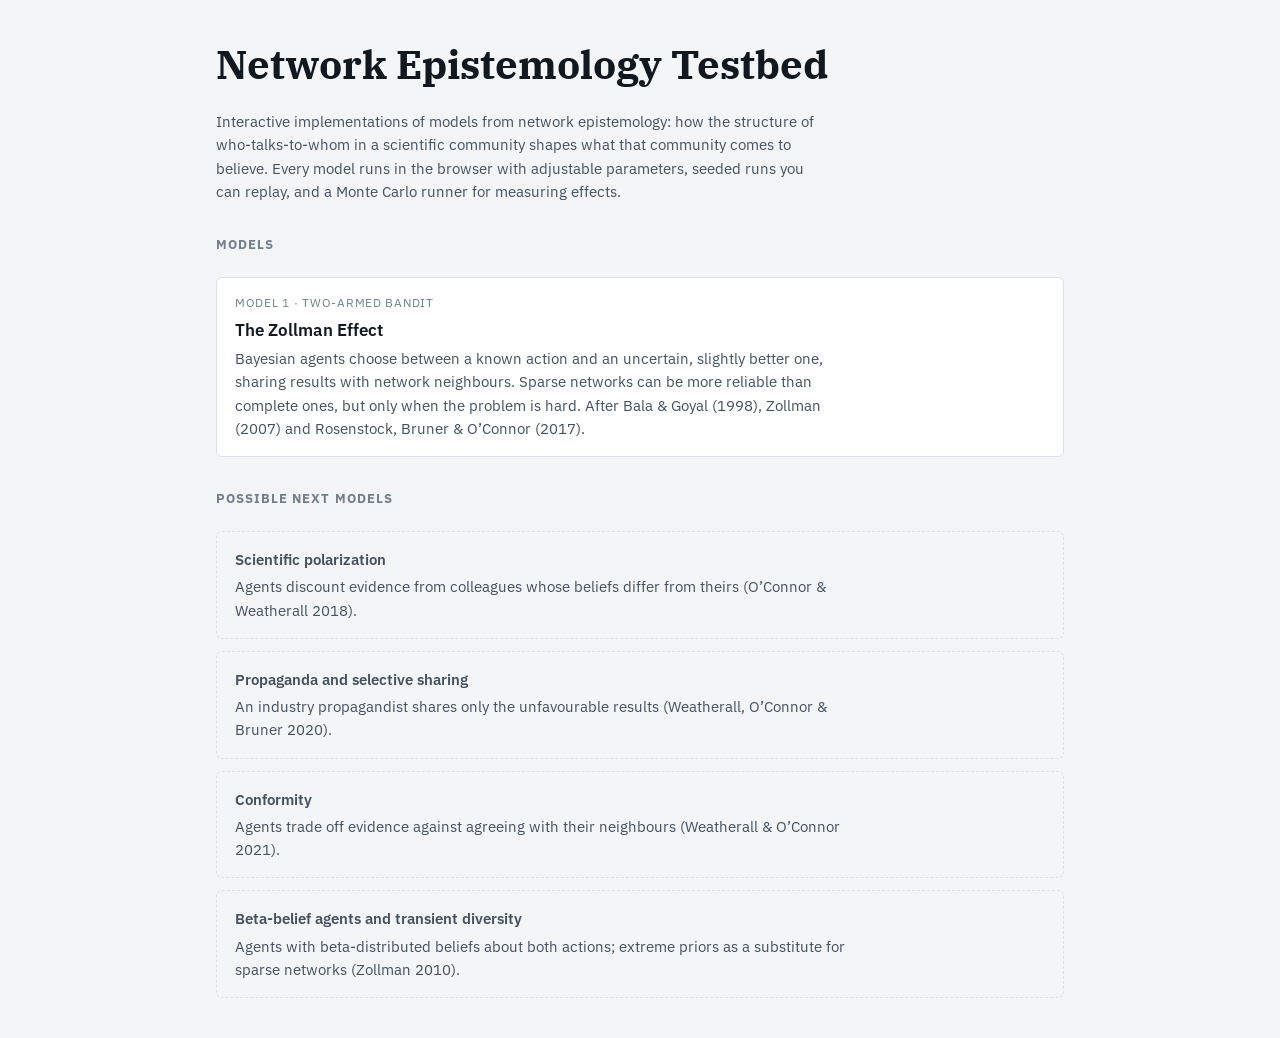
==== index.html @ 04211009 "Add Zollman effect model: interactive bandit simulation on networks - models/zollman.js: Bala-Goyal/" ====
<!doctype html>
<html lang="en">
<head>
<meta charset="utf-8">
<meta name="viewport" content="width=device-width, initial-scale=1, viewport-fit=cover">
<title>Network Epistemology Testbed</title>
<link rel="preconnect" href="https://fonts.googleapis.com">
<link rel="preconnect" href="https://fonts.gstatic.com" crossorigin>
<link rel="stylesheet" href="https://fonts.googleapis.com/css2?family=IBM+Plex+Sans:wght@400;500;600&family=IBM+Plex+Serif:wght@600&display=swap">
<style>
:root {
  --bg: #f3f5f7; --surface: #ffffff; --ink: #111820; --ink-2: #455060; --muted: #747f8e; --rule: #dce1e7; --accent: #0e6c64;
  --display: "IBM Plex Serif", Georgia, serif; --body: "IBM Plex Sans", system-ui, sans-serif;
}
@media (prefers-color-scheme: dark) {
  :root:not([data-theme="light"]) { --bg: #0d1115; --surface: #151a20; --ink: #e8ecf1; --ink-2: #b1bac6; --muted: #7d8796; --rule: #27303a; --accent: #45b8aa; color-scheme: dark; }
}
:root[data-theme="dark"] { --bg: #0d1115; --surface: #151a20; --ink: #e8ecf1; --ink-2: #b1bac6; --muted: #7d8796; --rule: #27303a; --accent: #45b8aa; color-scheme: dark; }
* { box-sizing: border-box; }
body { margin: 0; background: var(--bg); color: var(--ink); font: 15px/1.55 var(--body); }
.wrap { max-width: 880px; margin: 0 auto; padding-left: max(16px, env(safe-area-inset-left, 0px)); padding-right: max(16px, env(safe-area-inset-right, 0px)); padding-block: 40px; display: grid; gap: 22px; }
h1 { font-family: var(--display); font-size: clamp(28px, 4vw, 40px); margin: 0; line-height: 1.2; text-wrap: balance; }
p { margin: 0; color: var(--ink-2); max-width: 68ch; }
.models { display: grid; gap: 12px; list-style: none; padding: 0; margin: 0; }
.model { background: var(--surface); border: 1px solid var(--rule); border-radius: 6px; padding: 16px 18px; display: grid; gap: 4px; }
.model a { color: var(--ink); font-weight: 600; font-size: 17px; text-decoration: none; }
.model a:hover { color: var(--accent); }
.model .tag { font-size: 12px; letter-spacing: 0.06em; text-transform: uppercase; color: var(--muted); }
.model.planned { background: transparent; border-style: dashed; }
.model.planned .title { font-weight: 600; color: var(--ink-2); }
h2 { font-size: 13px; letter-spacing: 0.08em; text-transform: uppercase; color: var(--muted); margin: 10px 0 0; }
</style>
</head>
<body>
<div class="wrap">
  <h1>Network Epistemology Testbed</h1>
  <p>Interactive implementations of models from network epistemology: how the structure of who-talks-to-whom in a scientific community shapes what that community comes to believe. Every model runs in the browser with adjustable parameters, seeded runs you can replay, and a Monte Carlo runner for measuring effects.</p>

  <h2>Models</h2>
  <ul class="models">
    <li class="model">
      <span class="tag">Model 1 · Two-armed bandit</span>
      <a href="zollman.html">The Zollman Effect</a>
      <p>Bayesian agents choose between a known action and an uncertain, slightly better one, sharing results with network neighbours. Sparse networks can be more reliable than complete ones, but only when the problem is hard. After Bala &amp; Goyal (1998), Zollman (2007) and Rosenstock, Bruner &amp; O’Connor (2017).</p>
    </li>
  </ul>

  <h2>Possible next models</h2>
  <ul class="models">
    <li class="model planned"><span class="title">Scientific polarization</span><p>Agents discount evidence from colleagues whose beliefs differ from theirs (O’Connor &amp; Weatherall 2018).</p></li>
    <li class="model planned"><span class="title">Propaganda and selective sharing</span><p>An industry propagandist shares only the unfavourable results (Weatherall, O’Connor &amp; Bruner 2020).</p></li>
    <li class="model planned"><span class="title">Conformity</span><p>Agents trade off evidence against agreeing with their neighbours (Weatherall &amp; O’Connor 2021).</p></li>
    <li class="model planned"><span class="title">Beta-belief agents and transient diversity</span><p>Agents with beta-distributed beliefs about both actions; extreme priors as a substitute for sparse networks (Zollman 2010).</p></li>
  </ul>
</div>
</body>
</html>
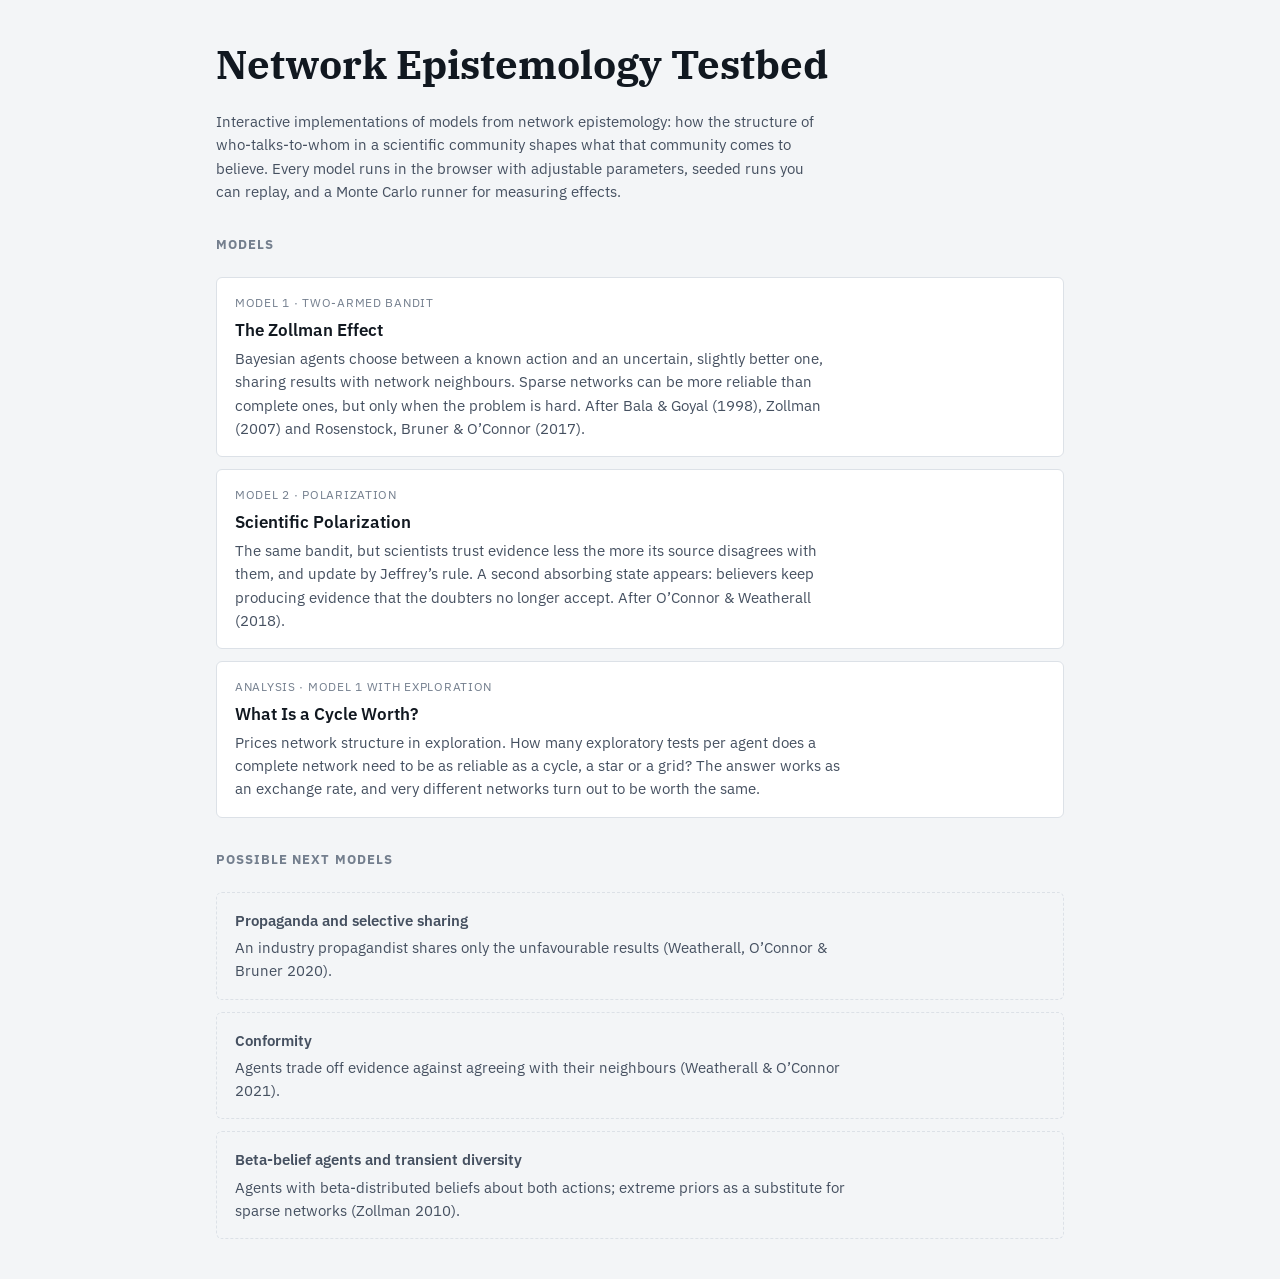
==== commit 644a6e2b: "Add polarization model and exploration exchange-rate analysis - models/polarization.js: O'Connor & W" ====
--- a/index.html
+++ b/index.html
@@ -43,11 +43,20 @@
       <a href="zollman.html">The Zollman Effect</a>
       <p>Bayesian agents choose between a known action and an uncertain, slightly better one, sharing results with network neighbours. Sparse networks can be more reliable than complete ones, but only when the problem is hard. After Bala &amp; Goyal (1998), Zollman (2007) and Rosenstock, Bruner &amp; O’Connor (2017).</p>
     </li>
+    <li class="model">
+      <span class="tag">Model 2 · Polarization</span>
+      <a href="polarization.html">Scientific Polarization</a>
+      <p>The same bandit, but scientists trust evidence less the more its source disagrees with them, and update by Jeffrey’s rule. A second absorbing state appears: believers keep producing evidence that the doubters no longer accept. After O’Connor &amp; Weatherall (2018).</p>
+    </li>
+    <li class="model">
+      <span class="tag">Analysis · Model 1 with exploration</span>
+      <a href="exchange.html">What Is a Cycle Worth?</a>
+      <p>Prices network structure in exploration. How many exploratory tests per agent does a complete network need to be as reliable as a cycle, a star or a grid? The answer works as an exchange rate, and very different networks turn out to be worth the same.</p>
+    </li>
   </ul>
 
   <h2>Possible next models</h2>
   <ul class="models">
-    <li class="model planned"><span class="title">Scientific polarization</span><p>Agents discount evidence from colleagues whose beliefs differ from theirs (O’Connor &amp; Weatherall 2018).</p></li>
     <li class="model planned"><span class="title">Propaganda and selective sharing</span><p>An industry propagandist shares only the unfavourable results (Weatherall, O’Connor &amp; Bruner 2020).</p></li>
     <li class="model planned"><span class="title">Conformity</span><p>Agents trade off evidence against agreeing with their neighbours (Weatherall &amp; O’Connor 2021).</p></li>
     <li class="model planned"><span class="title">Beta-belief agents and transient diversity</span><p>Agents with beta-distributed beliefs about both actions; extreme priors as a substitute for sparse networks (Zollman 2010).</p></li>
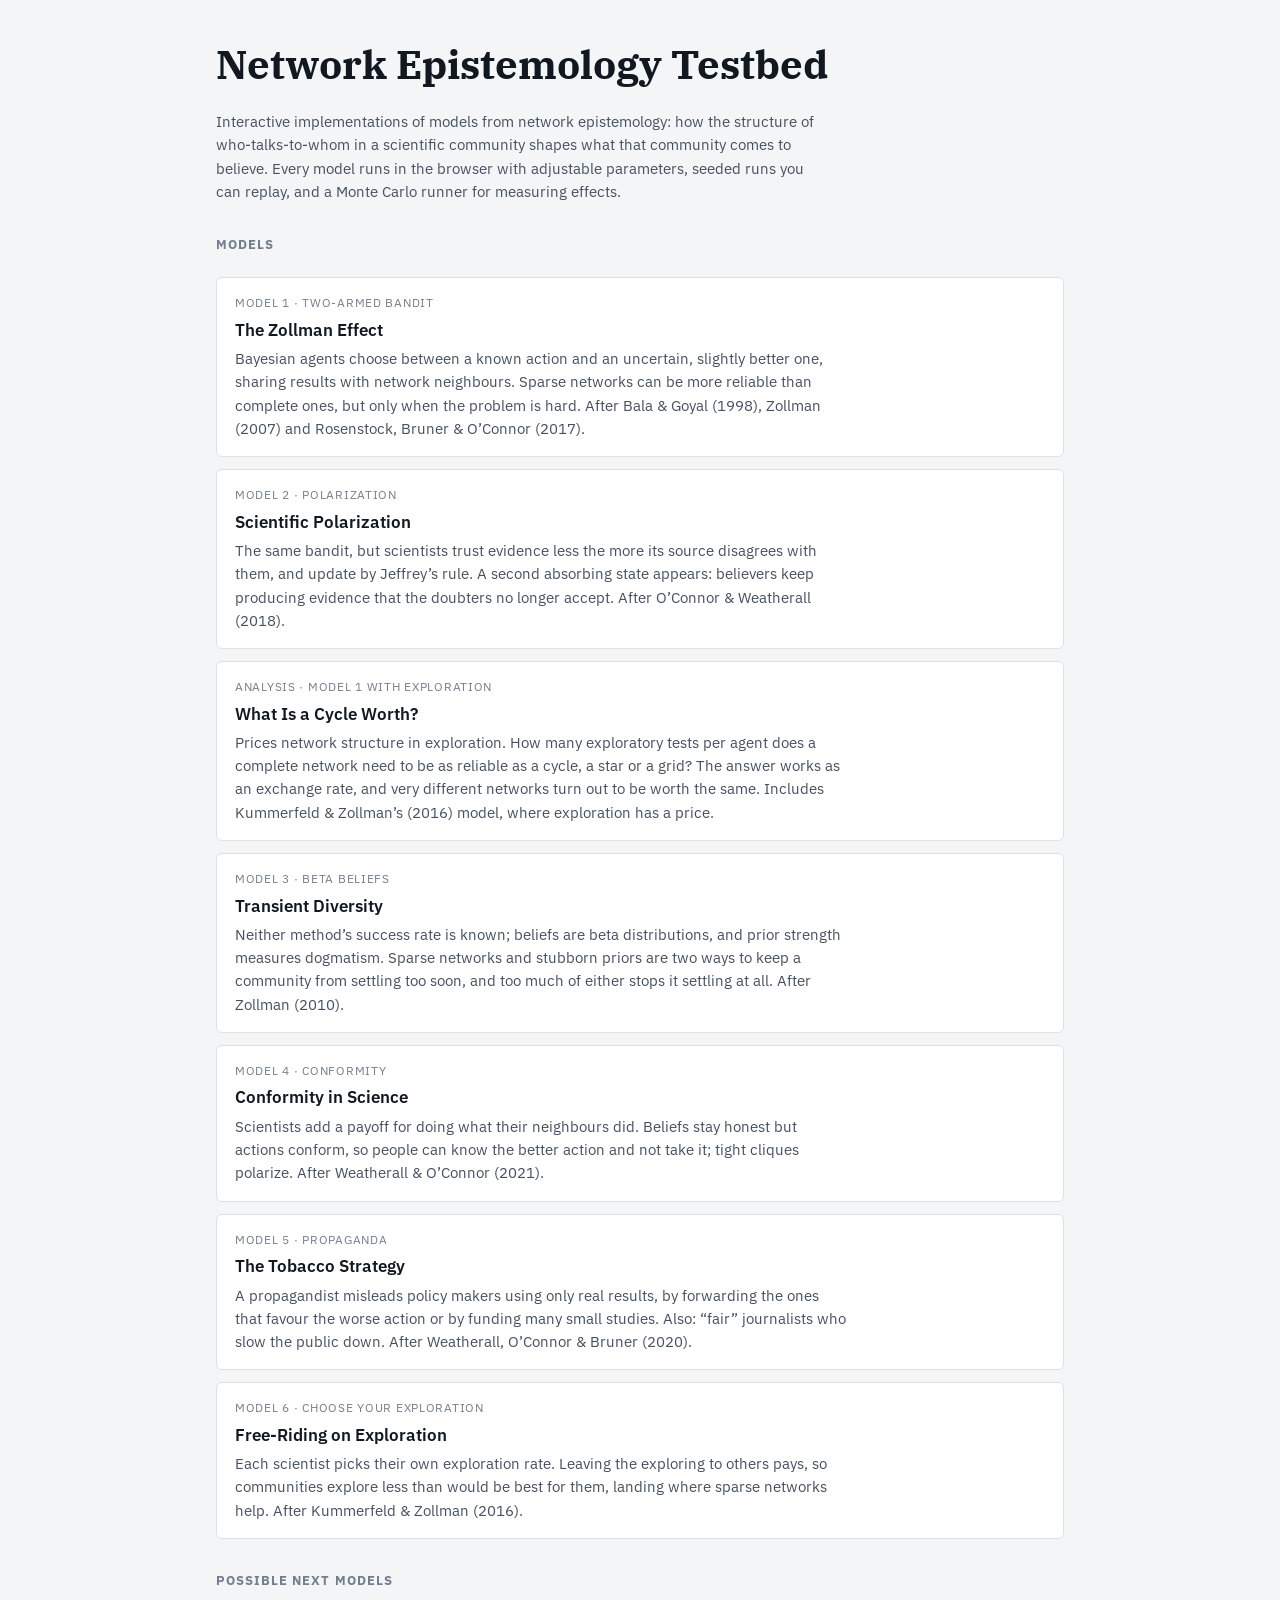
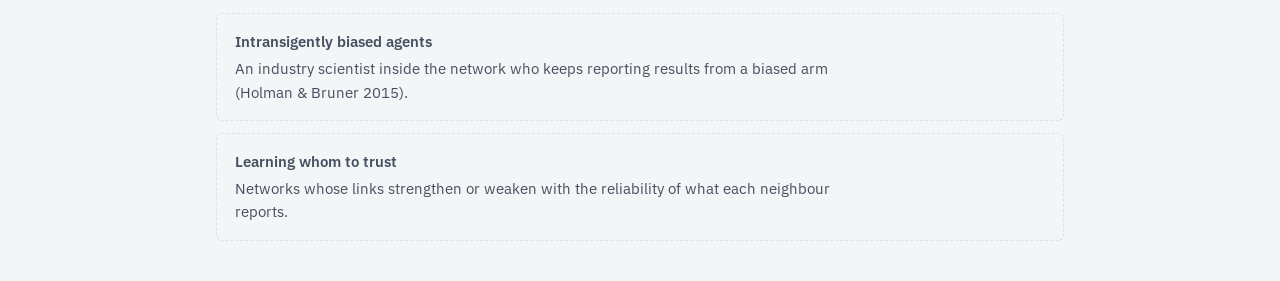
==== commit 8e5531f0: "Add four models: transient diversity, conformity, propaganda, free-riding - models/beta-bandit.js: b" ====
--- a/index.html
+++ b/index.html
@@ -51,15 +51,34 @@
     <li class="model">
       <span class="tag">Analysis · Model 1 with exploration</span>
       <a href="exchange.html">What Is a Cycle Worth?</a>
-      <p>Prices network structure in exploration. How many exploratory tests per agent does a complete network need to be as reliable as a cycle, a star or a grid? The answer works as an exchange rate, and very different networks turn out to be worth the same.</p>
+      <p>Prices network structure in exploration. How many exploratory tests per agent does a complete network need to be as reliable as a cycle, a star or a grid? The answer works as an exchange rate, and very different networks turn out to be worth the same. Includes Kummerfeld &amp; Zollman’s (2016) model, where exploration has a price.</p>
+    </li>
+    <li class="model">
+      <span class="tag">Model 3 · Beta beliefs</span>
+      <a href="diversity.html">Transient Diversity</a>
+      <p>Neither method’s success rate is known; beliefs are beta distributions, and prior strength measures dogmatism. Sparse networks and stubborn priors are two ways to keep a community from settling too soon, and too much of either stops it settling at all. After Zollman (2010).</p>
+    </li>
+    <li class="model">
+      <span class="tag">Model 4 · Conformity</span>
+      <a href="conformity.html">Conformity in Science</a>
+      <p>Scientists add a payoff for doing what their neighbours did. Beliefs stay honest but actions conform, so people can know the better action and not take it; tight cliques polarize. After Weatherall &amp; O’Connor (2021).</p>
+    </li>
+    <li class="model">
+      <span class="tag">Model 5 · Propaganda</span>
+      <a href="propaganda.html">The Tobacco Strategy</a>
+      <p>A propagandist misleads policy makers using only real results, by forwarding the ones that favour the worse action or by funding many small studies. Also: “fair” journalists who slow the public down. After Weatherall, O’Connor &amp; Bruner (2020).</p>
+    </li>
+    <li class="model">
+      <span class="tag">Model 6 · Choose your exploration</span>
+      <a href="freerider.html">Free-Riding on Exploration</a>
+      <p>Each scientist picks their own exploration rate. Leaving the exploring to others pays, so communities explore less than would be best for them, landing where sparse networks help. After Kummerfeld &amp; Zollman (2016).</p>
     </li>
   </ul>
 
   <h2>Possible next models</h2>
   <ul class="models">
-    <li class="model planned"><span class="title">Propaganda and selective sharing</span><p>An industry propagandist shares only the unfavourable results (Weatherall, O’Connor &amp; Bruner 2020).</p></li>
-    <li class="model planned"><span class="title">Conformity</span><p>Agents trade off evidence against agreeing with their neighbours (Weatherall &amp; O’Connor 2021).</p></li>
-    <li class="model planned"><span class="title">Beta-belief agents and transient diversity</span><p>Agents with beta-distributed beliefs about both actions; extreme priors as a substitute for sparse networks (Zollman 2010).</p></li>
+    <li class="model planned"><span class="title">Intransigently biased agents</span><p>An industry scientist inside the network who keeps reporting results from a biased arm (Holman &amp; Bruner 2015).</p></li>
+    <li class="model planned"><span class="title">Learning whom to trust</span><p>Networks whose links strengthen or weaken with the reliability of what each neighbour reports.</p></li>
   </ul>
 </div>
 </body>
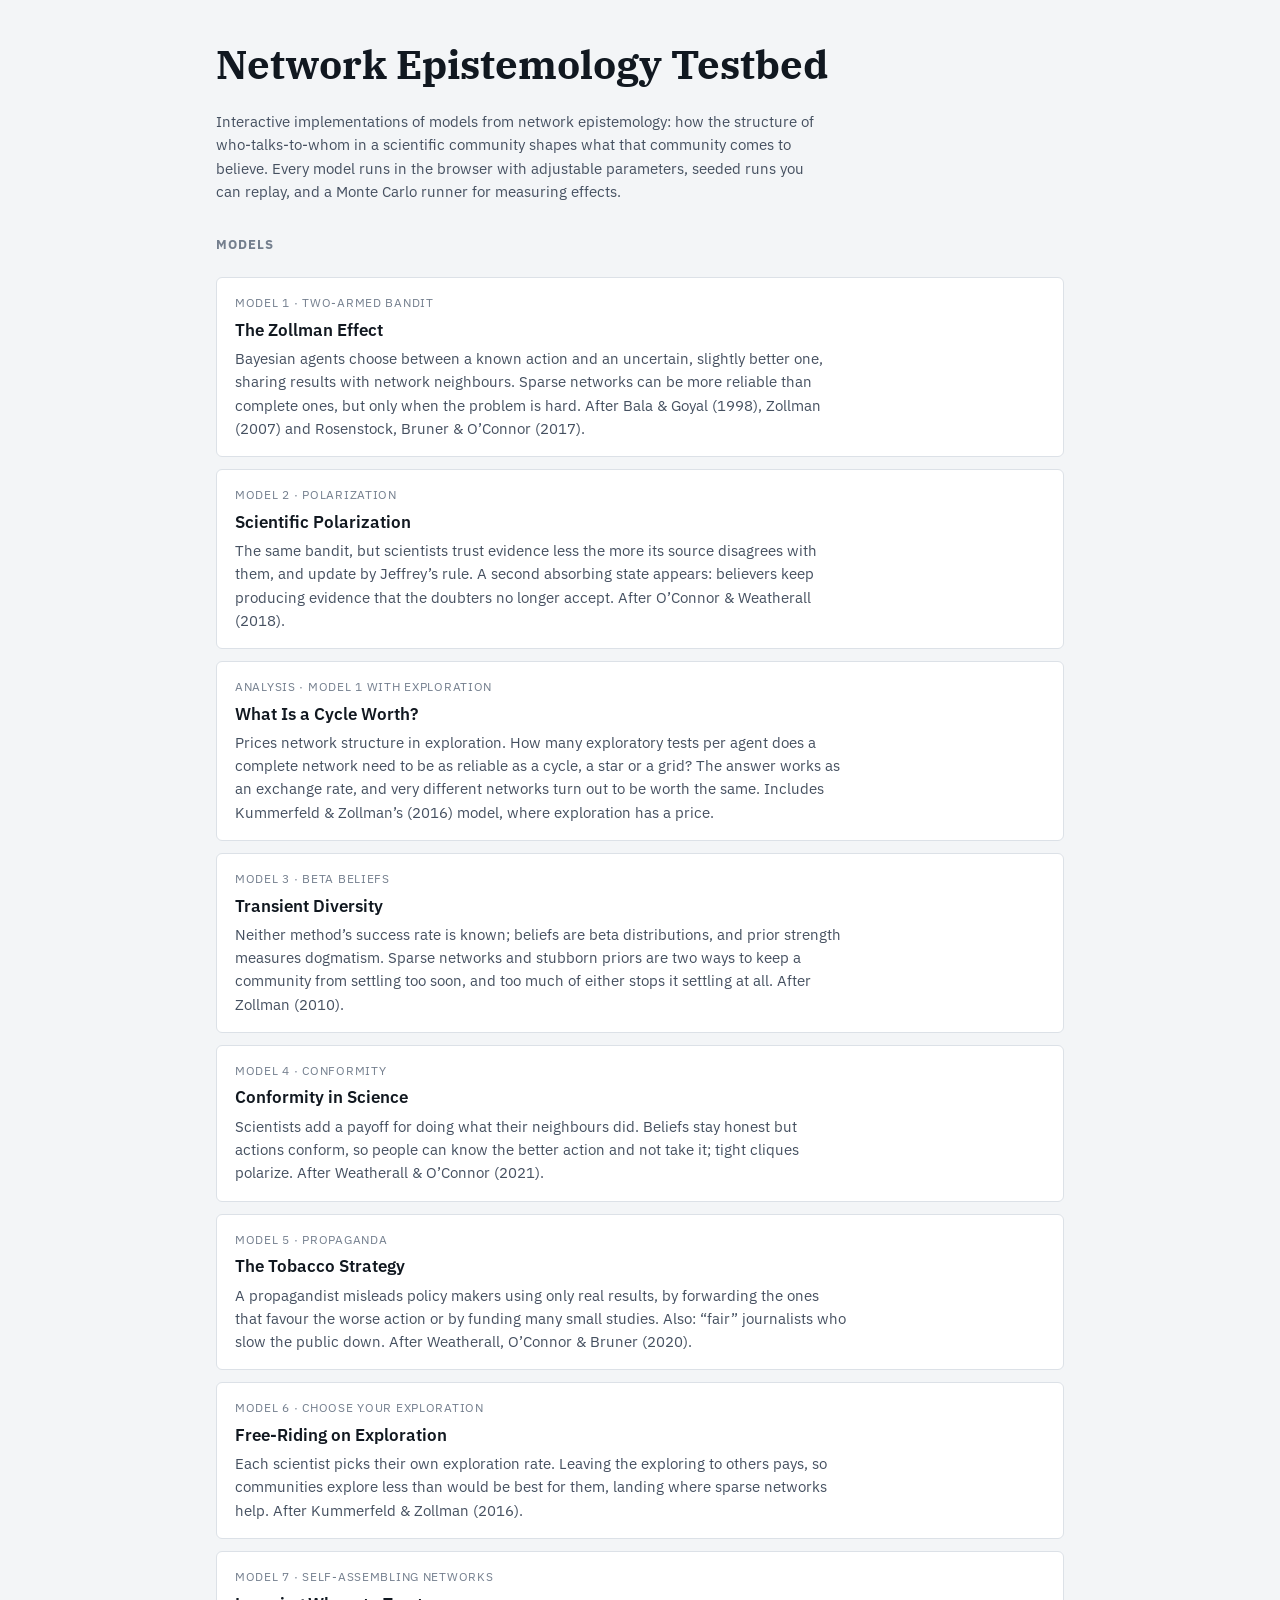
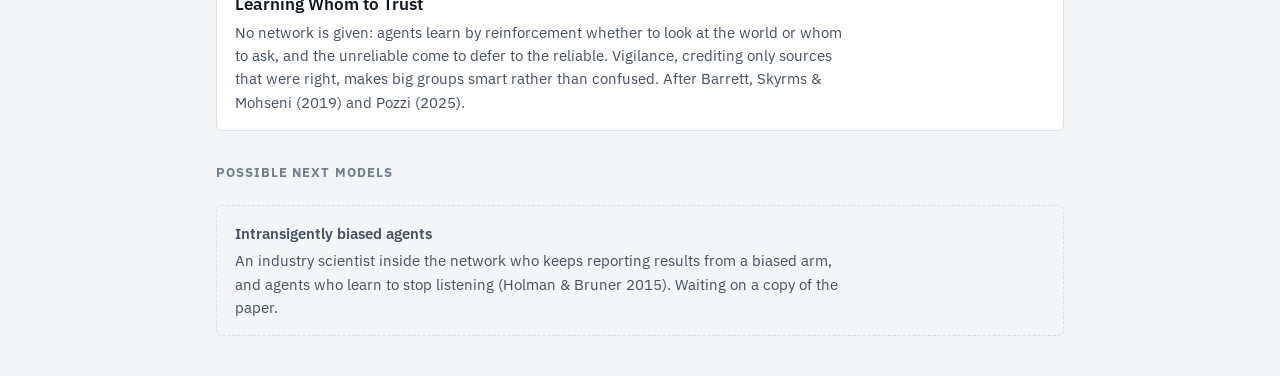
==== commit 013dc365: "Add Model 7: learning whom to trust (self-assembling networks) - models/trust.js: Barrett, Skyrms & " ====
--- a/index.html
+++ b/index.html
@@ -73,12 +73,16 @@
       <a href="freerider.html">Free-Riding on Exploration</a>
       <p>Each scientist picks their own exploration rate. Leaving the exploring to others pays, so communities explore less than would be best for them, landing where sparse networks help. After Kummerfeld &amp; Zollman (2016).</p>
     </li>
+    <li class="model">
+      <span class="tag">Model 7 · Self-assembling networks</span>
+      <a href="trust.html">Learning Whom to Trust</a>
+      <p>No network is given: agents learn by reinforcement whether to look at the world or whom to ask, and the unreliable come to defer to the reliable. Vigilance, crediting only sources that were right, makes big groups smart rather than confused. After Barrett, Skyrms &amp; Mohseni (2019) and Pozzi (2025).</p>
+    </li>
   </ul>
 
   <h2>Possible next models</h2>
   <ul class="models">
-    <li class="model planned"><span class="title">Intransigently biased agents</span><p>An industry scientist inside the network who keeps reporting results from a biased arm (Holman &amp; Bruner 2015).</p></li>
-    <li class="model planned"><span class="title">Learning whom to trust</span><p>Networks whose links strengthen or weaken with the reliability of what each neighbour reports.</p></li>
+    <li class="model planned"><span class="title">Intransigently biased agents</span><p>An industry scientist inside the network who keeps reporting results from a biased arm, and agents who learn to stop listening (Holman &amp; Bruner 2015). Waiting on a copy of the paper.</p></li>
   </ul>
 </div>
 </body>
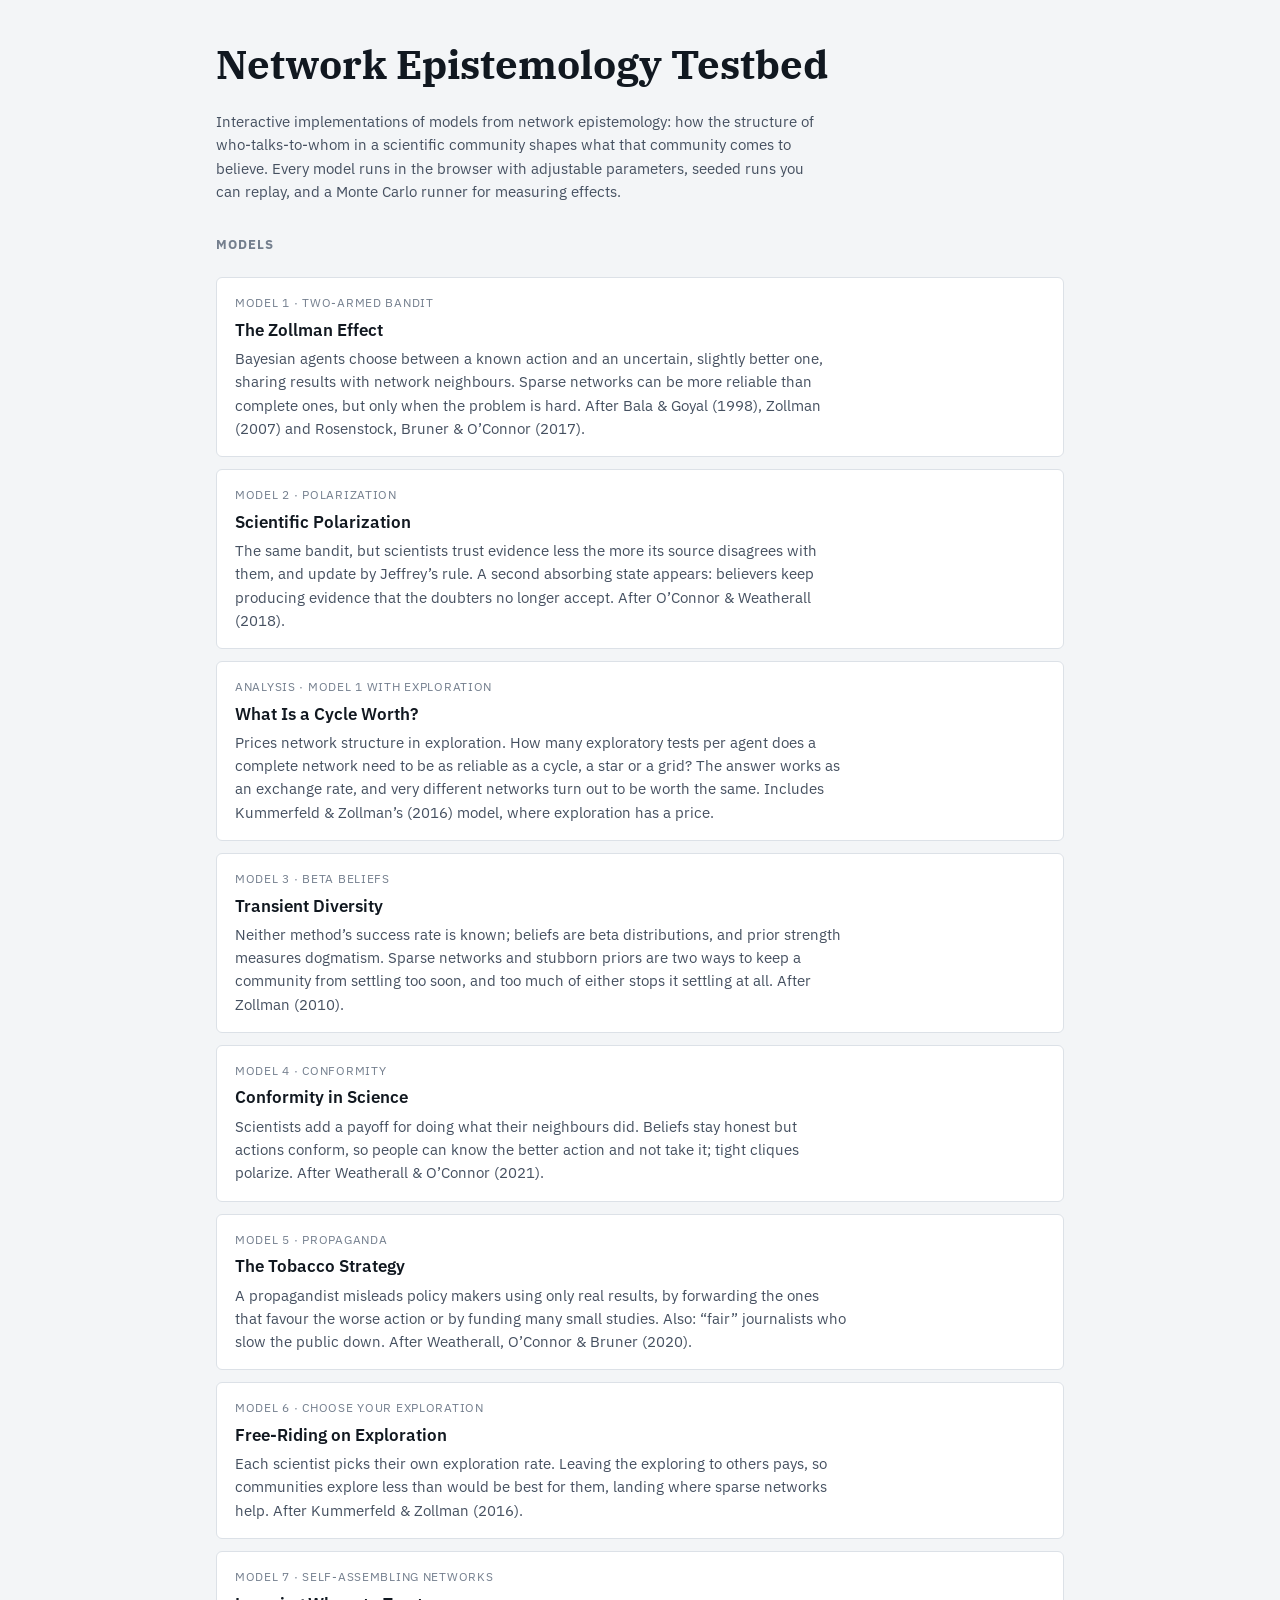
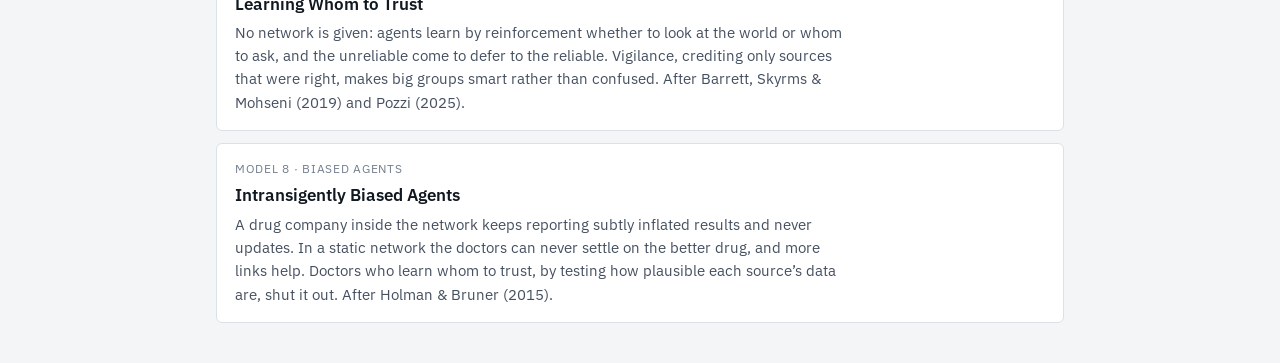
==== commit 3f2202c4: "Add Model 8: Holman & Bruner's intransigently biased agents - models/biased.js: Zollman-2010 doctors" ====
--- a/index.html
+++ b/index.html
@@ -78,12 +78,13 @@
       <a href="trust.html">Learning Whom to Trust</a>
       <p>No network is given: agents learn by reinforcement whether to look at the world or whom to ask, and the unreliable come to defer to the reliable. Vigilance, crediting only sources that were right, makes big groups smart rather than confused. After Barrett, Skyrms &amp; Mohseni (2019) and Pozzi (2025).</p>
     </li>
+    <li class="model">
+      <span class="tag">Model 8 · Biased agents</span>
+      <a href="biased.html">Intransigently Biased Agents</a>
+      <p>A drug company inside the network keeps reporting subtly inflated results and never updates. In a static network the doctors can never settle on the better drug, and more links help. Doctors who learn whom to trust, by testing how plausible each source’s data are, shut it out. After Holman &amp; Bruner (2015).</p>
+    </li>
   </ul>
 
-  <h2>Possible next models</h2>
-  <ul class="models">
-    <li class="model planned"><span class="title">Intransigently biased agents</span><p>An industry scientist inside the network who keeps reporting results from a biased arm, and agents who learn to stop listening (Holman &amp; Bruner 2015). Waiting on a copy of the paper.</p></li>
-  </ul>
 </div>
 </body>
 </html>
